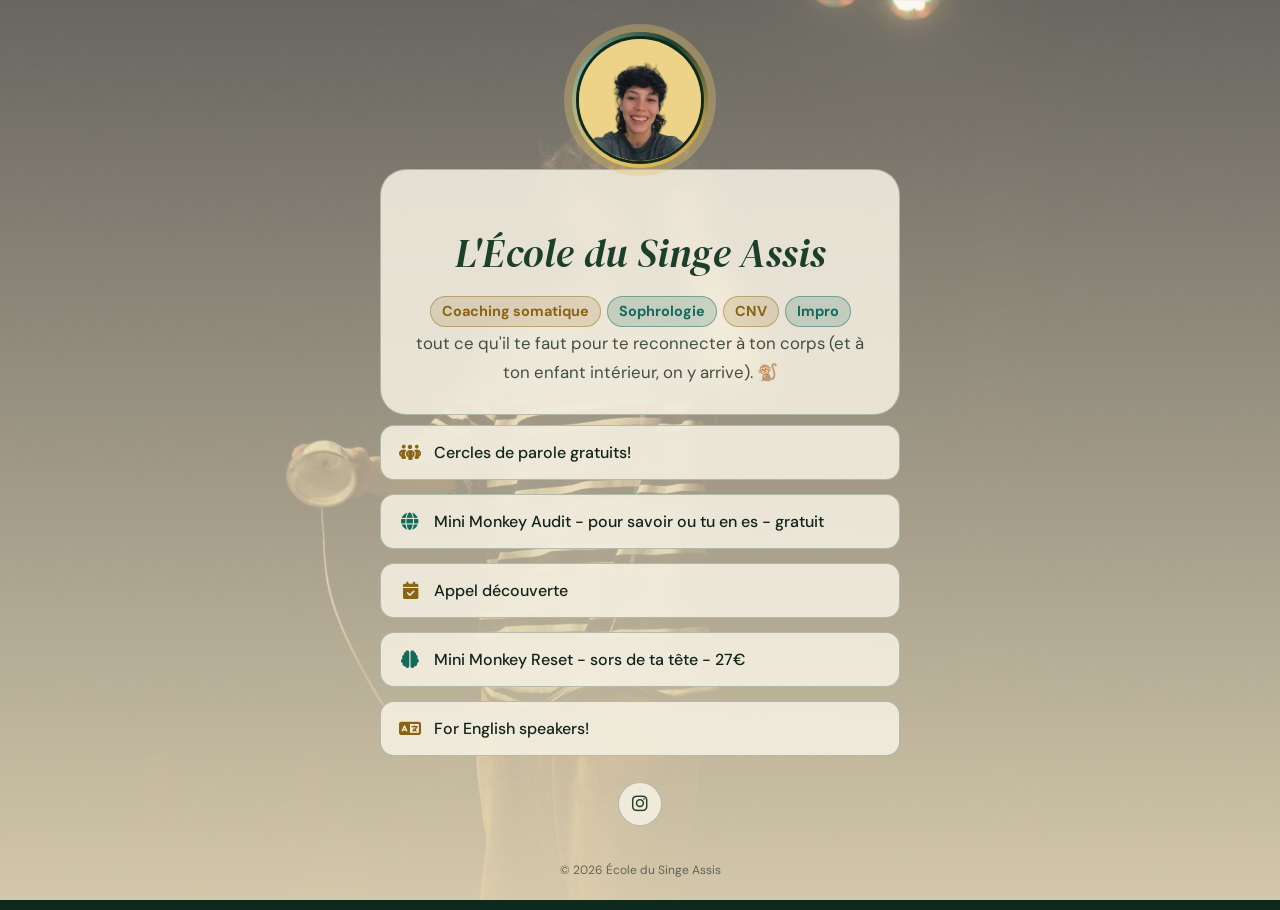
==== index.html @ 7cbfe8d0 "[Automation] Site update No.61" ====
<!DOCTYPE html>
<html lang="fr">
<head>
  <meta charset="UTF-8" />
  <meta name="viewport" content="width=device-width, initial-scale=1.0" />
  <title>École du Singe Assis</title>

  <meta charset="UTF-8">
  <meta name="last-modified" content="2026-10-10T04:06:07+0000">
  <meta name="theme-color" media="(prefers-color-scheme: light)" content="#f5f1e6">
  <meta name="theme-color" media="(prefers-color-scheme: dark)" content="#14301f">
  <meta name="apple-mobile-web-app-capable" content="yes">
  <meta name="apple-mobile-web-app-status-bar-style" content="black-translucent">
  <meta
    name="viewport"
    content="width=device-width, user-scalable=no initial-scale=1, shrink-to-fit=no, viewport-fit=cover"
  >

  <meta property="og:title" content="École du Singe Assis" />
  <meta name="author" content="L'École du Singe Assis" />
  <meta property="og:locale" content="en_US" />
  <meta name="description" content="Coaching somatique Sophrologie CNV Impro  tout ce qu'il te faut pour te reconnecter à ton corps (et à ton enfant intérieur, on y arrive). 🐒" />
  <meta property="og:description" content="Coaching somatique Sophrologie CNV Impro  tout ce qu'il te faut pour te reconnecter à ton corps (et à ton enfant intérieur, on y arrive). 🐒" />
  <meta property="og:site_name" content="École du Singe Assis" />
  <meta property="og:image" content="./images/avatar.png" />
  <meta property="og:type" content="article" />
  <meta name="twitter:card" content="summary_large_image" />
  <meta property="twitter:image" content="./images/avatar.png" />
  <meta property="twitter:title" content="École du Singe Assis" />

  <link rel="apple-touch-icon" sizes="180x180" href="./images/favicons/apple-touch-icon.png">
  <link rel="icon" type="image/png" sizes="32x32" href="./images/favicons/favicon-32x32.png">
  <link rel="icon" type="image/png" sizes="16x16" href="./images/favicons/favicon-16x16.png">
  <link rel="manifest" href="./images/favicons/site.webmanifest">
  <link rel="shortcut icon" href="./images/favicons/favicon.ico">
  <meta name="apple-mobile-web-app-title" content="École du Singe Assis">
  <meta name="application-name" content="École du Singe Assis">
  <meta name="msapplication-TileColor" content="#14301f">
  <meta name="msapplication-config" content="./images/favicons/browserconfig.xml">
  <meta name="theme-color" content="#14301f">

  <link rel="preconnect" href="https://fonts.googleapis.com">
  <link rel="preconnect" href="https://fonts.gstatic.com" crossorigin>
  <link href="https://fonts.googleapis.com/css2?family=DM+Serif+Display:ital@0;1&family=DM+Sans:ital,opsz,wght@0,9..40,400;0,9..40,500;0,9..40,700;1,9..40,400&display=swap" rel="stylesheet">
  <link rel="stylesheet" href="https://cdnjs.cloudflare.com/ajax/libs/font-awesome/6.5.2/css/all.min.css" crossorigin="anonymous" referrerpolicy="no-referrer">

  <link rel="stylesheet" href="./styles.css?v=2026-10-10T04:06:07+0000" />
  
</head>
<body>
  
  <div class="stage-backdrop" aria-hidden="true"></div>
  <div class="container">
    <div class="profile">
      <div class="profile-pic-wrap">
        <img src="./images/avatar.png" alt="Profile Picture" class="profile-pic" />
      </div>
      <div class="profile-card">
        <h1 class="name">L'École du Singe Assis</h1>
        <p class="description"><span class="pill pill-gold">Coaching somatique</span> <span class="pill pill-sage">Sophrologie</span> <span class="pill pill-gold">CNV</span> <span class="pill pill-sage">Impro</span> <br> tout ce qu'il te faut pour te reconnecter à ton corps (et à ton enfant intérieur, on y arrive). 🐒</p>
      </div>
    </div>

    <div class="links" aria-label="Primary links">
      
        
        <a href="https://www.skool.com/ecole-du-singe-assis-7222/about" target="_blank" class="link-button" alt="École du Singe Assis Skool community" title="Cercles de parole gratuits!">
          
          <i class="fa-solid fa-people-group"></i> <span class="link-text">Cercles de parole gratuits!</span>
        </a>
      
        
        <a href="https://go.sittingmonkeyschool.com/minimonkey_audit" target="_blank" class="link-button" alt="Mini Monkey Audit gratuit" title="Mini Monkey Audit - pour savoir ou tu en es - gratuit">
          
          <i class="fa-solid fa-globe"></i> <span class="link-text">Mini Monkey Audit - pour savoir ou tu en es - gratuit</span>
        </a>
      
        
        <a href="https://calendly.com/solalphan/30min" target="_blank" class="link-button" alt="Réserver une Session Clarté" title="Appel découverte">
          
          <i class="fa-solid fa-calendar-check"></i> <span class="link-text">Appel découverte</span>
        </a>
      
        
        <a href="https://go.sittingmonkeyschool.com/mini_monkey_reset" target="_blank" class="link-button" alt="Mini Monkey Reset" title="Mini Monkey Reset - sors de ta tête - 27€">
          
          <i class="fa-solid fa-brain"></i> <span class="link-text">Mini Monkey Reset - sors de ta tête - 27€</span>
        </a>
      
        
        <a href="https://www.sittingmonkeyschool.com" target="_blank" class="link-button" alt="English version of the Sitting Monkey School site" title="For English speakers!">
          
          <i class="fa-solid fa-language"></i> <span class="link-text">For English speakers!</span>
        </a>
      
    </div>

    <div class="button-container">
      <div class="button-group">
        
          
          <a href="https://instagram.com/sittingmonkeyschool" title="Instagram" target="_blank" class="icon-button" alt="École du Singe Assis's Instagram">
            <i class="fa-brands fa-instagram"></i>
          </a>
        
      </div>
    </div>

    <footer class="footer">
      
      <div class="copyright">© 2026 École du Singe Assis
</div>
    </footer>
  </div>
  
  <script src="./scripts.js?v=2026-10-10T04:06:07+0000"></script>
  
</body>
</html>
---- styles.css ----
/* =============================================================================
   sitting-monkey — École du Singe Assis
   A dark stage photo (spotlighted performer, clown nose, wired mic) sits full
   bleed behind the page; a forest-green scrim keeps the card stack legible.
   Palette: forest green (primary), sage teal (secondary/border), warm gold
   (accent). Type: DM Serif Display (name) + DM Sans (everything else).

   This theme is DARK-FIRST by identity — the background photo is dark, so
   :root defaults below are the dark palette (mirrors themes/terminal-retro).
   The light variant translates the same photo under a warmer parchment
   scrim rather than inverting the whole design.
   ============================================================================= */

:root {
  --forest-deep: #0f2a1c;
  --forest: #1c3f2b;
  --sage: #7fa896;
  --sage-soft: #b9d0c4;
  --gold: #c9a24a;
  --gold-bright: #e6c368;
  --cream: #f6f1e4;
  --ink: #12241a;
  /* A punchier, more saturated teal for accents (link icons, tagline
     pills) — --sage-soft is too pale next to cream on dark cards and
     reads as "another off-white" instead of teal. */
  --teal-bright: #45c2ac;
  --teal-deep: #146b5c;

  --bg-solid: var(--forest-deep);
  --scrim-top: rgba(9, 20, 14, 0.28);
  --scrim-bottom: rgba(8, 17, 12, 0.88);

  --text-primary: var(--cream);
  --text-secondary: rgba(246, 241, 228, 0.82);
  --text-muted: rgba(246, 241, 228, 0.62);

  --card-bg: rgba(17, 41, 28, 0.72);
  --card-bg-hover: rgba(23, 53, 36, 0.82);
  --card-border: rgba(127, 168, 150, 0.35);
  --card-border-hover: var(--gold);
  /* Dims whatever patch of the photo lands behind a link/icon card before
     the translucent tint is applied — the fixed backdrop can land on a
     lighter part of the photo (e.g. the corduroy pants) depending on page
     height, and without this the card reads gray instead of forest. */
  --card-blur: blur(10px) brightness(0.55);

  --name-color: var(--gold-bright);
  --icon-color: var(--cream);
  --icon-hover: var(--gold-bright);
  --focus-ring: var(--gold-bright);
  --avatar-ring: var(--gold);
  --avatar-glow: rgba(230, 195, 104, 0.35);
  --badge-bg: var(--gold);
  --badge-fg: var(--forest-deep);

  /* Three accent voices pulled from the same three brand hues, used to add
     rhythm across the page (tagline pills, link icons) instead of leaning
     on gold for every accent. Each has its own light-mode translation
     below so contrast holds on both surfaces. */
  --accent-gold: var(--gold-bright);
  --accent-sage: var(--teal-bright);
  --accent-neutral: var(--cream);

  --language-switcher-bg: rgba(17, 41, 28, 0.9);
  --language-switcher-fg: var(--cream);
  --language-switcher-border: var(--card-border);
  --language-switcher-hover: rgba(23, 53, 36, 0.9);
  --language-switcher-active-bg: var(--gold);
  --language-switcher-active-fg: var(--forest-deep);
  --language-switcher-focus: var(--gold-bright);
  --language-switcher-shadow: 0 5px 18px rgb(0 0 0 / 32%);
}

/* Light variant — same photo, warmer parchment scrim, forest-ink text on
   cream cards instead of cream text on forest cards. Translation, not
   inversion: the stage photo stays exactly the same. */
@media (prefers-color-scheme: light) {
  :root:not(.scheme-dark) {
    --scrim-top: rgba(246, 241, 228, 0.42);
    --scrim-bottom: rgba(228, 216, 184, 0.92);

    --text-primary: var(--ink);
    --text-secondary: rgba(18, 36, 26, 0.78);
    --text-muted: rgba(18, 36, 26, 0.6);

    --card-bg: rgba(246, 241, 228, 0.86);
    --card-bg-hover: rgba(250, 246, 236, 0.94);
    --card-border: rgba(28, 63, 43, 0.28);
    --card-border-hover: var(--forest);
    --card-blur: blur(10px);

    --name-color: var(--forest);
    --icon-color: var(--forest);
    --icon-hover: #96721f;
    --focus-ring: var(--forest);
    --badge-bg: var(--forest);
    --badge-fg: var(--cream);

    --accent-gold: #8a6415;
    --accent-sage: var(--teal-deep);
    --accent-neutral: var(--forest);

    --language-switcher-bg: rgba(246, 241, 228, 0.92);
    --language-switcher-fg: var(--ink);
    --language-switcher-hover: rgba(255, 255, 255, 0.95);
    --language-switcher-active-bg: var(--forest);
    --language-switcher-active-fg: var(--cream);
    --language-switcher-focus: var(--forest);
  }
}
:root.scheme-light {
  --scrim-top: rgba(246, 241, 228, 0.42);
  --scrim-bottom: rgba(228, 216, 184, 0.92);
  --text-primary: var(--ink);
  --text-secondary: rgba(18, 36, 26, 0.78);
  --text-muted: rgba(18, 36, 26, 0.6);
  --card-bg: rgba(246, 241, 228, 0.86);
  --card-bg-hover: rgba(250, 246, 236, 0.94);
  --card-border: rgba(28, 63, 43, 0.28);
  --card-border-hover: var(--forest);
  --card-blur: blur(10px);
  --name-color: var(--forest);
  --icon-color: var(--forest);
  --icon-hover: #96721f;
  --focus-ring: var(--forest);
  --badge-bg: var(--forest);
  --badge-fg: var(--cream);
  --accent-gold: #8a6415;
  --accent-sage: var(--teal-deep);
  --accent-neutral: var(--forest);
  --language-switcher-bg: rgba(246, 241, 228, 0.92);
  --language-switcher-fg: var(--ink);
  --language-switcher-hover: rgba(255, 255, 255, 0.95);
  --language-switcher-active-bg: var(--forest);
  --language-switcher-active-fg: var(--cream);
  --language-switcher-focus: var(--forest);
}
/* Forced "dark" beats system preference — same values as :root defaults,
   spelled out explicitly per the linkyee dark-mode convention. */
:root.scheme-dark {
  --scrim-top: rgba(9, 20, 14, 0.28);
  --scrim-bottom: rgba(8, 17, 12, 0.88);
  --text-primary: var(--cream);
  --text-secondary: rgba(246, 241, 228, 0.82);
  --text-muted: rgba(246, 241, 228, 0.62);
  --card-bg: rgba(17, 41, 28, 0.72);
  --card-bg-hover: rgba(23, 53, 36, 0.82);
  --card-border: rgba(127, 168, 150, 0.35);
  --card-border-hover: var(--gold);
  --card-blur: blur(10px) brightness(0.55);
  --name-color: var(--gold-bright);
  --icon-color: var(--cream);
  --icon-hover: var(--gold-bright);
  --focus-ring: var(--gold-bright);
  --badge-bg: var(--gold);
  --badge-fg: var(--forest-deep);
  --accent-gold: var(--gold-bright);
  --accent-sage: var(--teal-bright);
  --accent-neutral: var(--cream);
}

* {
  margin: 0;
  padding: 0;
  box-sizing: border-box;
}

html {
  -webkit-text-size-adjust: 100%;
}

body {
  font-family: 'DM Sans', 'Arial', sans-serif;
  background-color: var(--bg-solid);
  color: var(--text-primary);
  min-height: 100vh;
  min-height: 100dvh;
  cursor: default;
  text-align: center;
  padding: max(32px, env(safe-area-inset-top)) 20px max(32px, env(safe-area-inset-bottom));
  display: flex;
  align-items: center;
  justify-content: center;
  position: relative;
  overflow-x: hidden;
}

/* Full-bleed stage photo + scrim, sitting behind everything. A fixed div
   (rather than a body background) avoids the iOS Safari `background-
   attachment: fixed` jank while still covering the full viewport. */
.stage-backdrop {
  position: fixed;
  inset: 0;
  z-index: -1;
  background-image: linear-gradient(180deg, var(--scrim-top) 0%, var(--scrim-bottom) 100%),
    url('./images/background-monkey.jpeg');
  background-size: cover;
  background-position: center 20%;
  background-repeat: no-repeat;
}

a {
  color: inherit;
  text-decoration: none;
  transition: color 0.3s, background-color 0.3s, border-color 0.3s, transform 0.2s;
}

.container {
  width: 100%;
  max-width: 480px;
  position: relative;
  z-index: 1;
}

.profile {
  margin-bottom: 8px;
  position: relative;
}

/* Avatar sits above everything, half-overlapping the profile card below
   it — the ring is a conic gradient through all three brand hues rather
   than a flat gold border, so the very first thing you see already reads
   as "more than one color". */
.profile-pic-wrap {
  position: relative;
  z-index: 2;
  display: inline-flex;
  padding: 4px;
  margin-bottom: -44px;
  border-radius: 50%;
  background: conic-gradient(from 210deg, var(--gold-bright), var(--sage), var(--forest), var(--gold), var(--gold-bright));
  box-shadow: 0 0 0 8px var(--avatar-glow);
}

.profile-pic {
  width: clamp(84px, 22vw, 128px);
  height: clamp(84px, 22vw, 128px);
  max-width: 100%;
  border-radius: 50%;
  object-fit: cover;
  border: 3px solid var(--bg-solid);
  display: block;
}

/* Dedicated readable surface behind the name + tagline — the photo
   underneath has a lot of local contrast (stripes, a bright hand) right
   where this text sits, so it needs its own backdrop rather than relying
   on the page-wide scrim alone. */
.profile-card {
  position: relative;
  z-index: 1;
  background: var(--card-bg);
  border: 1px solid var(--card-border);
  border-radius: 26px;
  padding: 56px 22px 28px;
  backdrop-filter: blur(14px);
  -webkit-backdrop-filter: blur(14px);
}

.name {
  font-family: 'DM Serif Display', Georgia, serif;
  font-style: italic;
  font-size: clamp(1.7rem, 6vw, 2.5rem);
  font-weight: 400;
  color: var(--name-color);
  margin: 0 0 14px;
  letter-spacing: 0.01em;
}

.description {
  font-family: 'DM Sans', sans-serif;
  font-size: clamp(0.95rem, 3vw, 1.05rem);
  margin: 0 auto;
  line-height: 1.7;
  color: var(--text-secondary);
  max-width: 42ch;
  text-wrap: pretty;
}

/* Tagline pillars ("Coaching somatique", "Sophrologie", "CNV", "Impro")
   as small colored chips instead of flat text — cycles through the three
   brand hues so the palette reads as a set, not just "gold + green". */
.pill {
  display: inline-block;
  font-weight: 700;
  font-size: 0.86em;
  padding: 3px 11px;
  border-radius: 999px;
  line-height: 1.6;
  margin: 2px 1px;
}
.pill-gold {
  color: var(--accent-gold);
  background: color-mix(in srgb, var(--accent-gold) 16%, transparent);
  border: 1px solid color-mix(in srgb, var(--accent-gold) 42%, transparent);
}
.pill-sage {
  color: var(--accent-sage);
  background: color-mix(in srgb, var(--accent-sage) 18%, transparent);
  border: 1px solid color-mix(in srgb, var(--accent-sage) 45%, transparent);
}
.pill-cream {
  color: var(--accent-neutral);
  background: color-mix(in srgb, var(--accent-neutral) 14%, transparent);
  border: 1px solid color-mix(in srgb, var(--accent-neutral) 38%, transparent);
}

.links {
  display: flex;
  flex-direction: column;
  gap: 14px;
  margin-top: 10px;
}

.link-button {
  display: inline-flex;
  align-items: center;
  gap: 12px;
  background-color: var(--card-bg);
  border: 1px solid var(--card-border);
  color: var(--text-primary);
  padding: 16px 18px;
  min-height: 44px;
  border-radius: 14px;
  font-size: 1rem;
  font-weight: 500;
  backdrop-filter: var(--card-blur);
  -webkit-backdrop-filter: var(--card-blur);
}

.link-button i {
  color: var(--accent-gold);
  font-size: 1.1rem;
  flex: 0 0 auto;
  width: 1.3em;
  text-align: center;
}

/* Strict gold/teal alternation instead of every link icon being the
   same gold — small touch, but it's the difference between "one accent
   color" and "a palette". */
.link-button:nth-of-type(even) i { color: var(--accent-sage); }

.link-button:hover {
  background-color: var(--card-bg-hover);
  border-color: var(--card-border-hover);
  transform: translateY(-2px);
}

.link-button:focus-visible {
  outline: 2px solid var(--focus-ring);
  outline-offset: 3px;
}

.link-text {
  text-align: left;
  overflow-wrap: anywhere;
}

.footer {
  margin-top: 36px;
  font-size: 13px;
  color: var(--text-muted);
}

.button-container {
  display: flex;
  align-items: center;
  justify-content: center;
}

.button-group {
  display: flex;
  gap: 10px;
  margin-top: 26px;
  flex-wrap: wrap;
  justify-content: center;
}

.icon-button {
  border: 1px solid var(--card-border);
  width: 44px;
  height: 44px;
  display: flex;
  align-items: center;
  justify-content: center;
  cursor: pointer;
  background: var(--card-bg);
  color: var(--icon-color);
  border-radius: 50%;
  backdrop-filter: var(--card-blur);
  -webkit-backdrop-filter: var(--card-blur);
}

.icon-button i {
  font-size: 18px;
}

.icon-button:hover {
  transform: scale(1.08);
  color: var(--icon-hover);
  border-color: var(--card-border-hover);
}

.icon-button:active {
  transform: scale(0.96);
}

.icon-button:focus-visible {
  outline: 2px solid var(--focus-ring);
  outline-offset: 3px;
}

.link-button-text {
  font-size: 13px;
  color: var(--text-muted);
}

.copyright {
  margin-top: 14px;
  font-size: 12px;
  color: var(--text-muted);
}

/* "Latest" link variant — pinned highlight + truncated long titles */
.link-button.link-latest {
  position: relative;
  align-items: flex-start;
}
.link-latest-badge {
  position: absolute;
  top: -9px;
  left: 16px;
  font-size: 10px;
  font-weight: 700;
  letter-spacing: 0.08em;
  padding: 2px 8px;
  border-radius: 4px;
  background: var(--badge-bg);
  color: var(--badge-fg);
  line-height: 1.4;
}
.link-latest .link-text {
  flex: 1 1 auto;
  min-width: 0;
  display: -webkit-box;
  -webkit-box-orient: vertical;
  -webkit-line-clamp: 2;
          line-clamp: 2;
  overflow: hidden;
  overflow-wrap: anywhere;
  text-align: left;
  line-height: 1.35;
}

.language-switcher {
  position: relative;
  z-index: 2;
  display: flex;
  gap: 6px;
  justify-content: center;
  flex-wrap: wrap;
  padding: 12px;
  background: var(--language-switcher-bg);
  border-bottom: 1px solid var(--language-switcher-border);
}
.language-switcher a {
  padding: 6px 12px;
  border-radius: 999px;
  border: 1px solid var(--language-switcher-border);
  color: var(--language-switcher-fg);
  font-size: 13px;
}
.language-switcher a:hover {
  background: var(--language-switcher-hover);
}
.language-switcher a[aria-current="page"] {
  background: var(--language-switcher-active-bg);
  color: var(--language-switcher-active-fg);
  border-color: transparent;
}
.language-switcher a:focus-visible {
  outline: 2px solid var(--language-switcher-focus);
  outline-offset: 2px;
}

@media (prefers-reduced-motion: reduce) {
  * {
    transition: none !important;
    animation: none !important;
  }
}

/* Small phones (iPhone SE and similar) — tighten vertical rhythm */
@media (max-width: 380px) {
  body { padding-top: 24px; padding-bottom: 24px; }
  .profile-pic-wrap { margin-bottom: -38px; }
  .profile-card { padding: 50px 16px 22px; }
  .link-button { padding: 14px 16px; }
}

@media (min-width: 768px) {
  .container { max-width: 520px; }
}
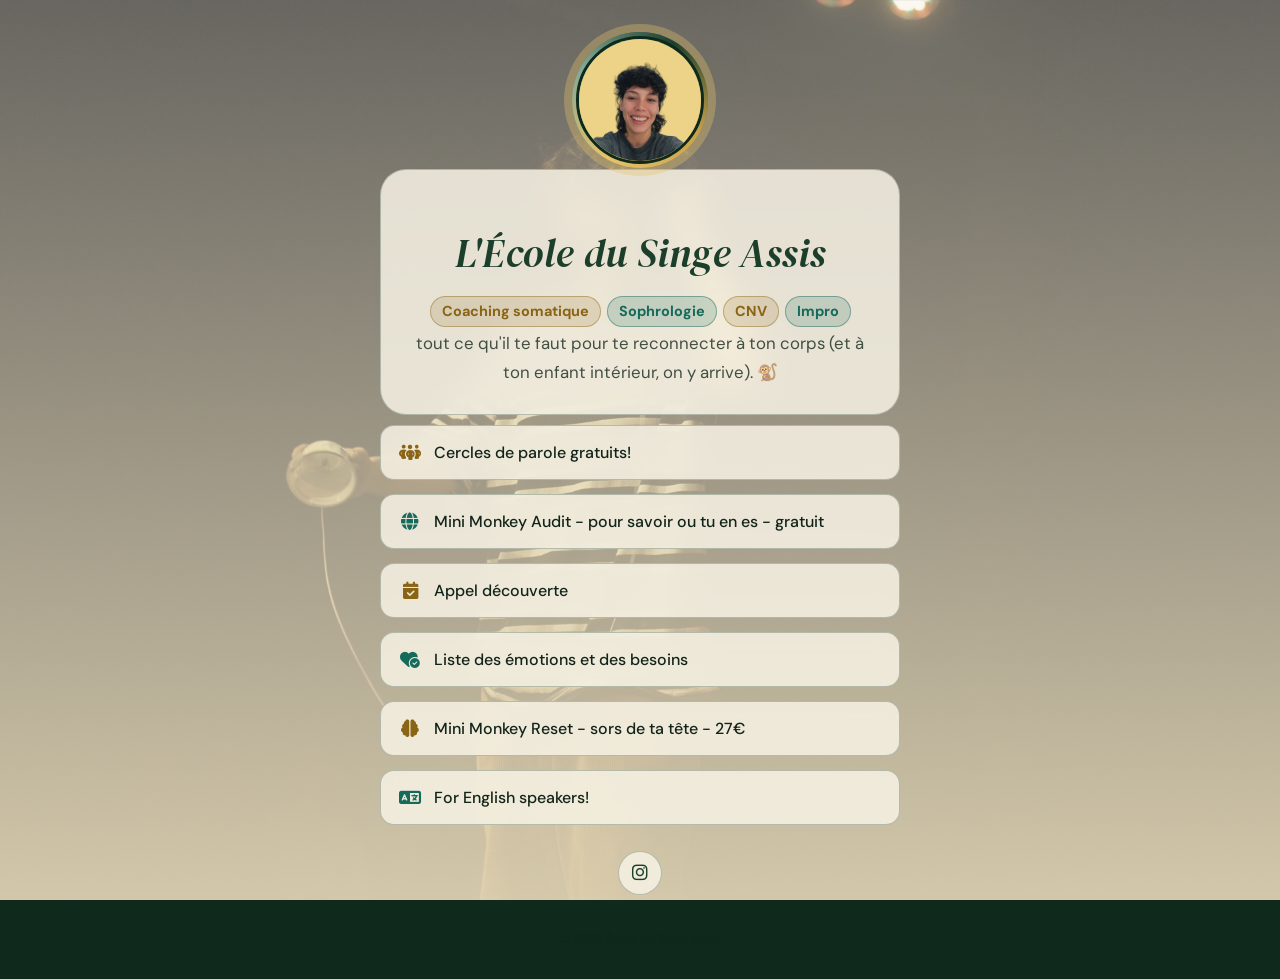
==== commit 57895658: "[Automation] Site update No.76" ====
--- a/index.html
+++ b/index.html
@@ -6,7 +6,7 @@
   <title>École du Singe Assis</title>
 
   <meta charset="UTF-8">
-  <meta name="last-modified" content="2026-10-10T04:06:07+0000">
+  <meta name="last-modified" content="2026-10-24T03:04:41+0000">
   <meta name="theme-color" media="(prefers-color-scheme: light)" content="#f5f1e6">
   <meta name="theme-color" media="(prefers-color-scheme: dark)" content="#14301f">
   <meta name="apple-mobile-web-app-capable" content="yes">
@@ -44,7 +44,7 @@
   <link href="https://fonts.googleapis.com/css2?family=DM+Serif+Display:ital@0;1&family=DM+Sans:ital,opsz,wght@0,9..40,400;0,9..40,500;0,9..40,700;1,9..40,400&display=swap" rel="stylesheet">
   <link rel="stylesheet" href="https://cdnjs.cloudflare.com/ajax/libs/font-awesome/6.5.2/css/all.min.css" crossorigin="anonymous" referrerpolicy="no-referrer">
 
-  <link rel="stylesheet" href="./styles.css?v=2026-10-10T04:06:07+0000" />
+  <link rel="stylesheet" href="./styles.css?v=2026-10-24T03:04:41+0000" />
   
 </head>
 <body>
@@ -82,6 +82,12 @@
         </a>
       
         
+        <a href="https://drive.proton.me/urls/1B1MA2Q76M#BZnuH631X5VD" target="_blank" class="link-button" alt="Liste des émotions et des besoins" title="Liste des émotions et des besoins">
+          
+          <i class="fa-solid fa-heart-circle-check"></i> <span class="link-text">Liste des émotions et des besoins</span>
+        </a>
+      
+        
         <a href="https://go.sittingmonkeyschool.com/mini_monkey_reset" target="_blank" class="link-button" alt="Mini Monkey Reset" title="Mini Monkey Reset - sors de ta tête - 27€">
           
           <i class="fa-solid fa-brain"></i> <span class="link-text">Mini Monkey Reset - sors de ta tête - 27€</span>
@@ -113,7 +119,7 @@
     </footer>
   </div>
   
-  <script src="./scripts.js?v=2026-10-10T04:06:07+0000"></script>
+  <script src="./scripts.js?v=2026-10-24T03:04:41+0000"></script>
   
 </body>
 </html>
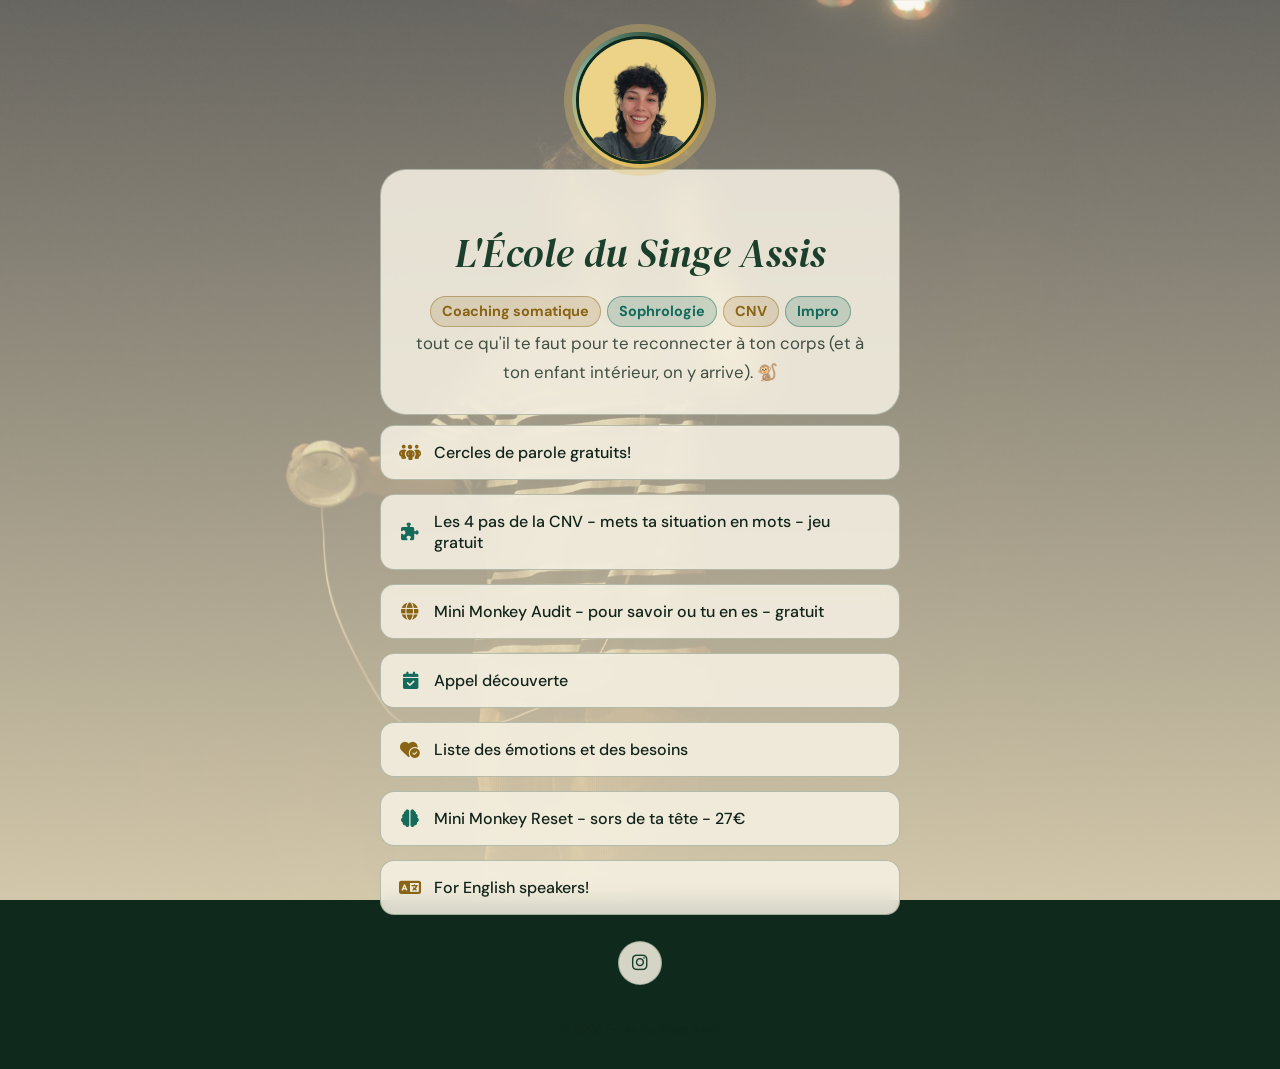
==== commit 399847d6: "[Automation] Site update No.98" ====
--- a/index.html
+++ b/index.html
@@ -6,7 +6,7 @@
   <title>École du Singe Assis</title>
 
   <meta charset="UTF-8">
-  <meta name="last-modified" content="2026-10-24T03:04:41+0000">
+  <meta name="last-modified" content="2026-11-13T08:48:17+0000">
   <meta name="theme-color" media="(prefers-color-scheme: light)" content="#f5f1e6">
   <meta name="theme-color" media="(prefers-color-scheme: dark)" content="#14301f">
   <meta name="apple-mobile-web-app-capable" content="yes">
@@ -44,7 +44,7 @@
   <link href="https://fonts.googleapis.com/css2?family=DM+Serif+Display:ital@0;1&family=DM+Sans:ital,opsz,wght@0,9..40,400;0,9..40,500;0,9..40,700;1,9..40,400&display=swap" rel="stylesheet">
   <link rel="stylesheet" href="https://cdnjs.cloudflare.com/ajax/libs/font-awesome/6.5.2/css/all.min.css" crossorigin="anonymous" referrerpolicy="no-referrer">
 
-  <link rel="stylesheet" href="./styles.css?v=2026-10-24T03:04:41+0000" />
+  <link rel="stylesheet" href="./styles.css?v=2026-11-13T08:48:17+0000" />
   
 </head>
 <body>
@@ -70,13 +70,19 @@
         </a>
       
         
+        <a href="https://go.sittingmonkeyschool.com/4-pas" target="_blank" class="link-button" alt="Jeu gratuit Les 4 pas de la CNV" title="Les 4 pas de la CNV - jeu gratuit">
+          
+          <i class="fa-solid fa-puzzle-piece"></i> <span class="link-text">Les 4 pas de la CNV - mets ta situation en mots - jeu gratuit</span>
+        </a>
+      
+        
         <a href="https://go.sittingmonkeyschool.com/minimonkey_audit" target="_blank" class="link-button" alt="Mini Monkey Audit gratuit" title="Mini Monkey Audit - pour savoir ou tu en es - gratuit">
           
           <i class="fa-solid fa-globe"></i> <span class="link-text">Mini Monkey Audit - pour savoir ou tu en es - gratuit</span>
         </a>
       
         
-        <a href="https://calendly.com/solalphan/30min" target="_blank" class="link-button" alt="Réserver une Session Clarté" title="Appel découverte">
+        <a href="https://cal.com/sittingmonkeyscheduling/decouverte" target="_blank" class="link-button" alt="Réserver un appel découverte" title="Appel découverte">
           
           <i class="fa-solid fa-calendar-check"></i> <span class="link-text">Appel découverte</span>
         </a>
@@ -119,7 +125,7 @@
     </footer>
   </div>
   
-  <script src="./scripts.js?v=2026-10-24T03:04:41+0000"></script>
+  <script src="./scripts.js?v=2026-11-13T08:48:17+0000"></script>
   
 </body>
 </html>
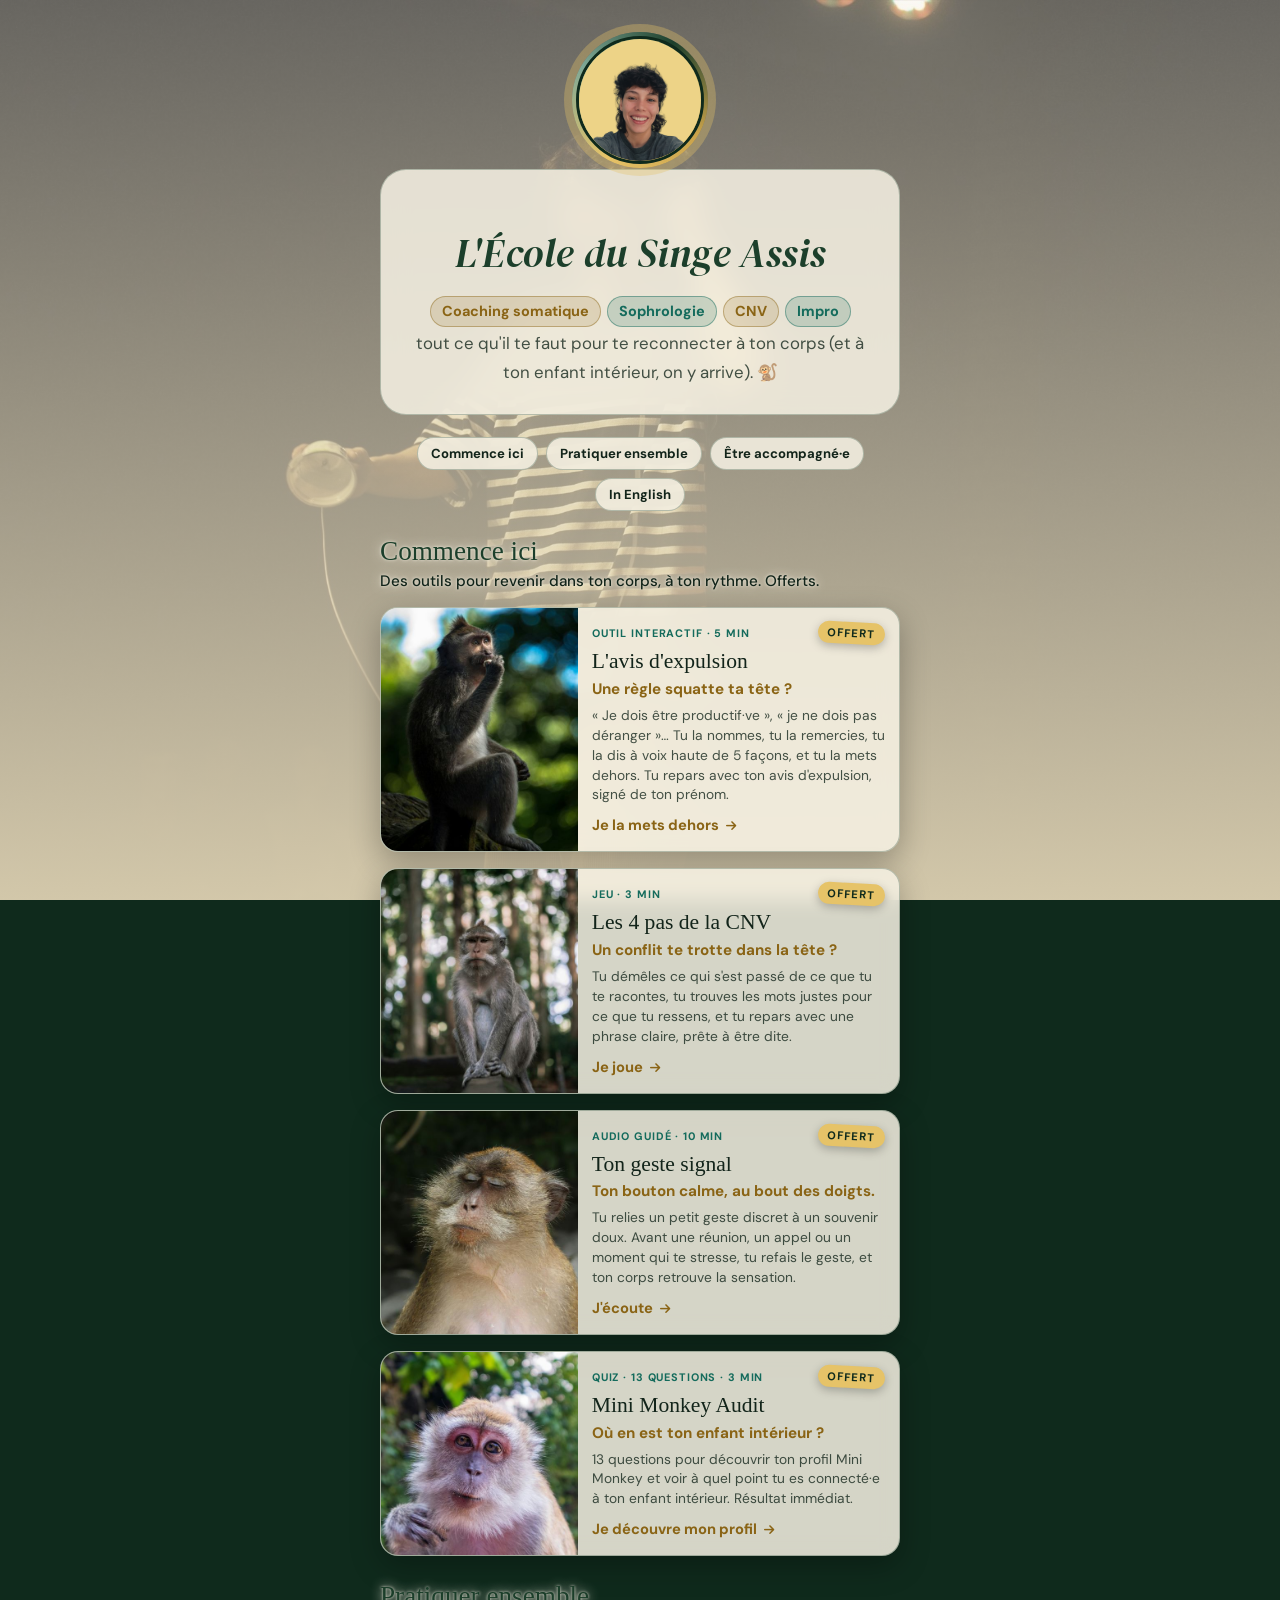
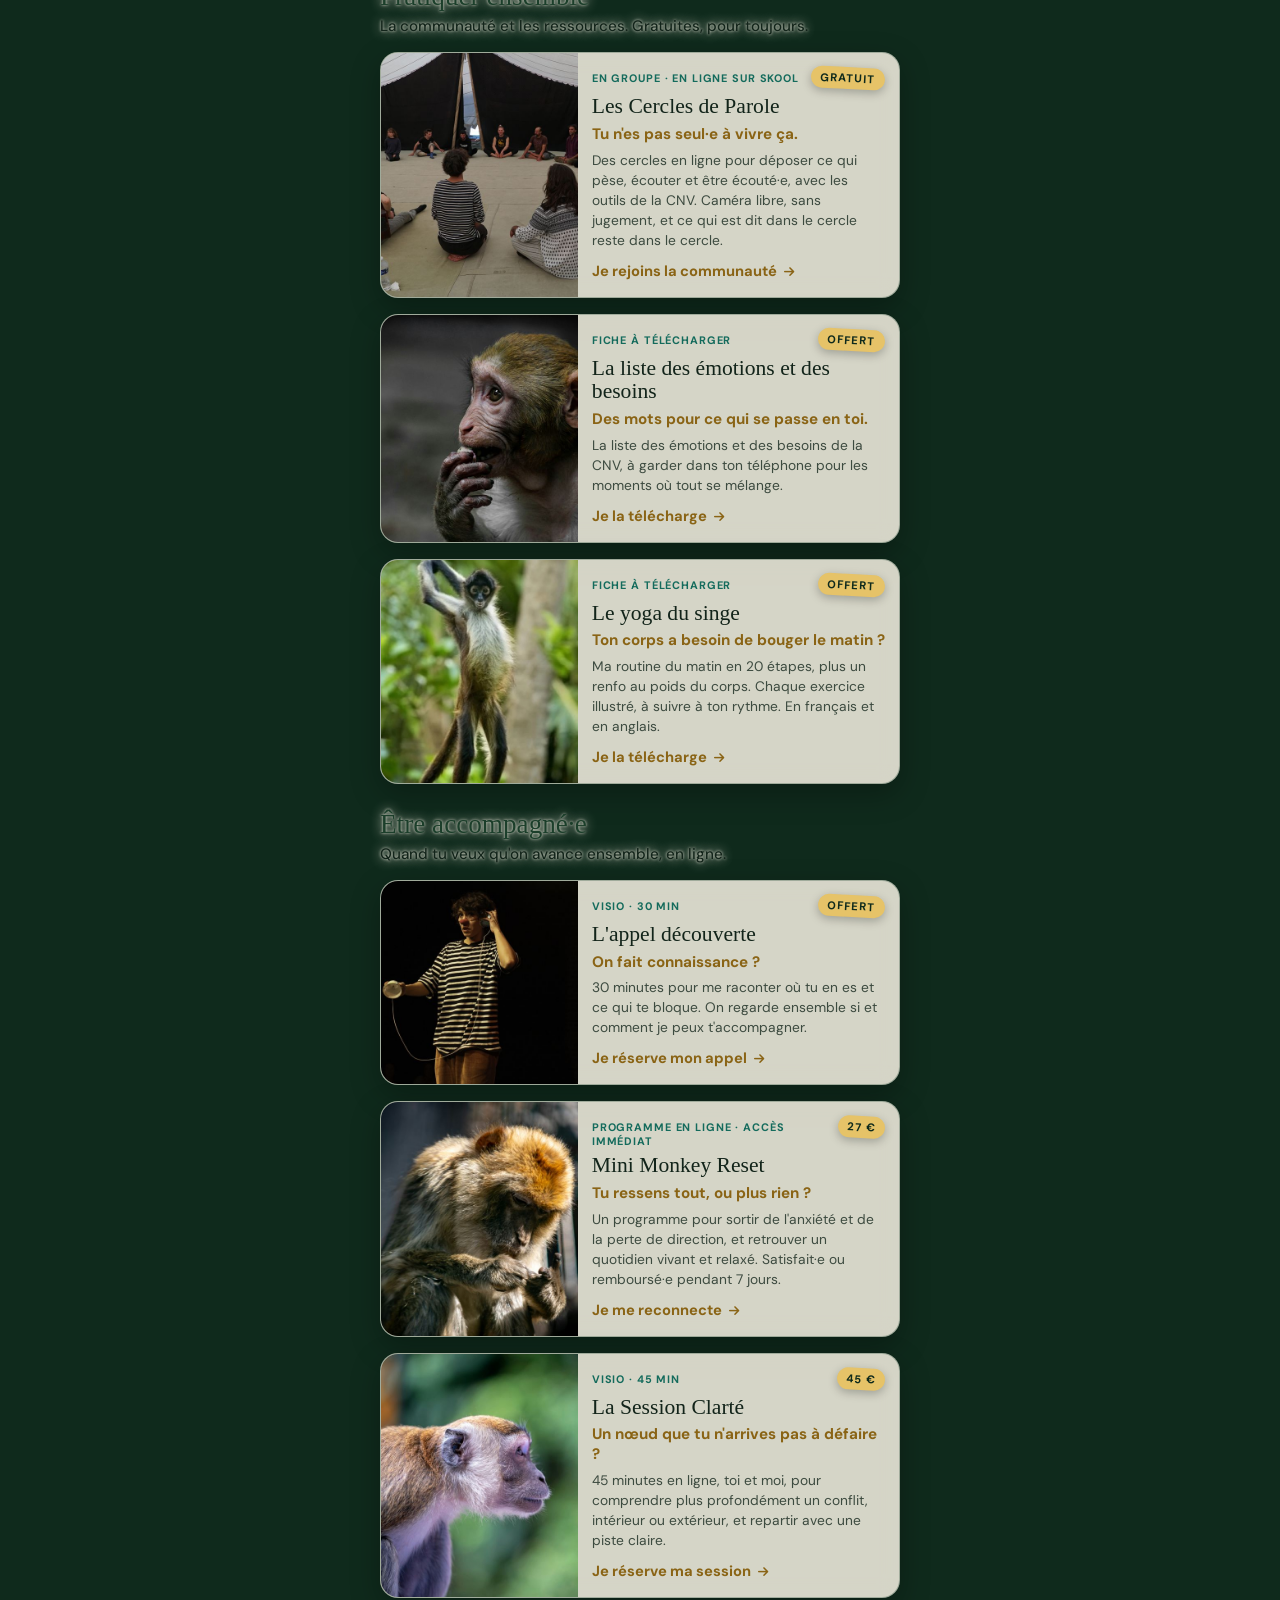
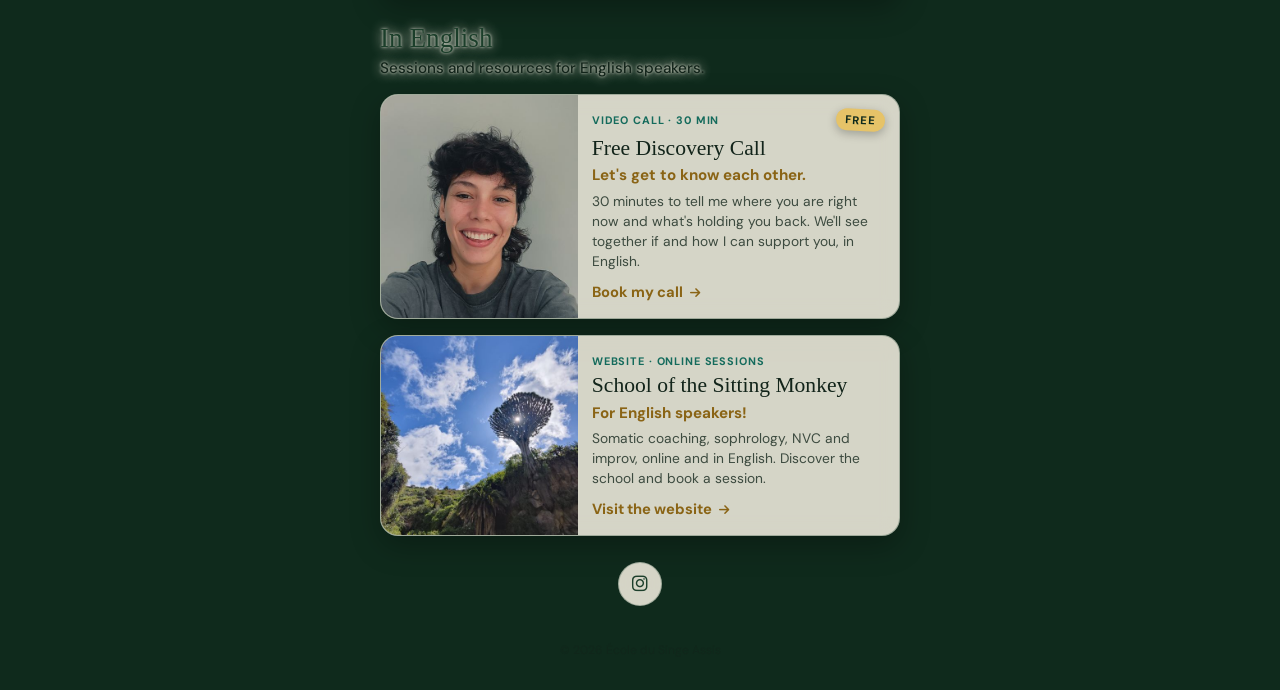
==== commit caa8cab8: "[Automation] Site update No.113" ====
--- a/index.html
+++ b/index.html
@@ -6,7 +6,7 @@
   <title>École du Singe Assis</title>
 
   <meta charset="UTF-8">
-  <meta name="last-modified" content="2026-11-13T08:48:17+0000">
+  <meta name="last-modified" content="2026-11-21T05:25:40+0000">
   <meta name="theme-color" media="(prefers-color-scheme: light)" content="#f5f1e6">
   <meta name="theme-color" media="(prefers-color-scheme: dark)" content="#14301f">
   <meta name="apple-mobile-web-app-capable" content="yes">
@@ -44,7 +44,7 @@
   <link href="https://fonts.googleapis.com/css2?family=DM+Serif+Display:ital@0;1&family=DM+Sans:ital,opsz,wght@0,9..40,400;0,9..40,500;0,9..40,700;1,9..40,400&display=swap" rel="stylesheet">
   <link rel="stylesheet" href="https://cdnjs.cloudflare.com/ajax/libs/font-awesome/6.5.2/css/all.min.css" crossorigin="anonymous" referrerpolicy="no-referrer">
 
-  <link rel="stylesheet" href="./styles.css?v=2026-11-13T08:48:17+0000" />
+  <link rel="stylesheet" href="./styles.css?v=2026-11-21T05:25:40+0000" />
   
 </head>
 <body>
@@ -61,51 +61,214 @@
       </div>
     </div>
 
-    <div class="links" aria-label="Primary links">
-      
-        
-        <a href="https://www.skool.com/ecole-du-singe-assis-7222/about" target="_blank" class="link-button" alt="École du Singe Assis Skool community" title="Cercles de parole gratuits!">
-          
-          <i class="fa-solid fa-people-group"></i> <span class="link-text">Cercles de parole gratuits!</span>
-        </a>
-      
-        
-        <a href="https://go.sittingmonkeyschool.com/4-pas" target="_blank" class="link-button" alt="Jeu gratuit Les 4 pas de la CNV" title="Les 4 pas de la CNV - jeu gratuit">
-          
-          <i class="fa-solid fa-puzzle-piece"></i> <span class="link-text">Les 4 pas de la CNV - mets ta situation en mots - jeu gratuit</span>
-        </a>
-      
-        
-        <a href="https://go.sittingmonkeyschool.com/minimonkey_audit" target="_blank" class="link-button" alt="Mini Monkey Audit gratuit" title="Mini Monkey Audit - pour savoir ou tu en es - gratuit">
-          
-          <i class="fa-solid fa-globe"></i> <span class="link-text">Mini Monkey Audit - pour savoir ou tu en es - gratuit</span>
-        </a>
-      
-        
-        <a href="https://cal.com/sittingmonkeyscheduling/decouverte" target="_blank" class="link-button" alt="Réserver un appel découverte" title="Appel découverte">
-          
-          <i class="fa-solid fa-calendar-check"></i> <span class="link-text">Appel découverte</span>
-        </a>
-      
-        
-        <a href="https://drive.proton.me/urls/1B1MA2Q76M#BZnuH631X5VD" target="_blank" class="link-button" alt="Liste des émotions et des besoins" title="Liste des émotions et des besoins">
-          
-          <i class="fa-solid fa-heart-circle-check"></i> <span class="link-text">Liste des émotions et des besoins</span>
-        </a>
-      
-        
-        <a href="https://go.sittingmonkeyschool.com/mini_monkey_reset" target="_blank" class="link-button" alt="Mini Monkey Reset" title="Mini Monkey Reset - sors de ta tête - 27€">
-          
-          <i class="fa-solid fa-brain"></i> <span class="link-text">Mini Monkey Reset - sors de ta tête - 27€</span>
-        </a>
-      
-        
-        <a href="https://www.sittingmonkeyschool.com" target="_blank" class="link-button" alt="English version of the Sitting Monkey School site" title="For English speakers!">
-          
-          <i class="fa-solid fa-language"></i> <span class="link-text">For English speakers!</span>
-        </a>
-      
-    </div>
+    
+    <nav class="section-nav" aria-label="Catégories">
+      <a href="#cat-1">Commence ici</a><a href="#cat-2">Pratiquer ensemble</a><a href="#cat-3">Être accompagné·e</a><a href="#cat-4">In English</a>
+    </nav>
+    
+    <section class="magnets" id="cat-1" aria-labelledby="cat-1-title">
+      <div class="section-head">
+        <h2 class="section-title" id="cat-1-title">Commence ici</h2>
+        <p class="section-sub">Des outils pour revenir dans ton corps, à ton rythme. Offerts.</p>
+      </div>
+      
+        <a href="https://go.sittingmonkeyschool.com/expulsion" target="_blank" rel="noopener" class="magnet">
+          <span class="magnet-img"><img src="./images/magnets/expulsion.jpg" alt="Un singe assis, l'air pensif" loading="lazy" width="480" height="600"></span>
+          <span class="magnet-body">
+            <span class="magnet-top">
+              <span class="magnet-meta">Outil interactif · 5 min</span>
+              <span class="magnet-badge">Offert</span>
+            </span>
+            <span class="magnet-title">L'avis d'expulsion</span>
+            <span class="magnet-hook">Une règle squatte ta tête ?</span>
+            <span class="magnet-text">« Je dois être productif·ve », « je ne dois pas déranger »… Tu la nommes, tu la remercies, tu la dis à voix haute de 5 façons, et tu la mets dehors. Tu repars avec ton avis d'expulsion, signé de ton prénom.</span>
+            <span class="magnet-cta">Je la mets dehors <i class="fa-solid fa-arrow-right" aria-hidden="true"></i></span>
+          </span>
+        </a>
+      
+        <a href="https://go.sittingmonkeyschool.com/4-pas" target="_blank" rel="noopener" class="magnet">
+          <span class="magnet-img"><img src="./images/magnets/4-pas.jpg" alt="Un singe assis, l'air contrarié" loading="lazy" width="480" height="600"></span>
+          <span class="magnet-body">
+            <span class="magnet-top">
+              <span class="magnet-meta">Jeu · 3 min</span>
+              <span class="magnet-badge">Offert</span>
+            </span>
+            <span class="magnet-title">Les 4 pas de la CNV</span>
+            <span class="magnet-hook">Un conflit te trotte dans la tête ?</span>
+            <span class="magnet-text">Tu démêles ce qui s'est passé de ce que tu te racontes, tu trouves les mots justes pour ce que tu ressens, et tu repars avec une phrase claire, prête à être dite.</span>
+            <span class="magnet-cta">Je joue <i class="fa-solid fa-arrow-right" aria-hidden="true"></i></span>
+          </span>
+        </a>
+      
+        <a href="https://go.sittingmonkeyschool.com/gestesignal" target="_blank" rel="noopener" class="magnet">
+          <span class="magnet-img"><img src="./images/magnets/geste-signal.jpg" alt="Un singe, les yeux fermés, apaisé" loading="lazy" width="480" height="600"></span>
+          <span class="magnet-body">
+            <span class="magnet-top">
+              <span class="magnet-meta">Audio guidé · 10 min</span>
+              <span class="magnet-badge">Offert</span>
+            </span>
+            <span class="magnet-title">Ton geste signal</span>
+            <span class="magnet-hook">Ton bouton calme, au bout des doigts.</span>
+            <span class="magnet-text">Tu relies un petit geste discret à un souvenir doux. Avant une réunion, un appel ou un moment qui te stresse, tu refais le geste, et ton corps retrouve la sensation.</span>
+            <span class="magnet-cta">J'écoute <i class="fa-solid fa-arrow-right" aria-hidden="true"></i></span>
+          </span>
+        </a>
+      
+        <a href="https://go.sittingmonkeyschool.com/minimonkey_audit" target="_blank" rel="noopener" class="magnet">
+          <span class="magnet-img"><img src="./images/magnets/audit.jpg" alt="Un jeune singe curieux" loading="lazy" width="480" height="600"></span>
+          <span class="magnet-body">
+            <span class="magnet-top">
+              <span class="magnet-meta">Quiz · 13 questions · 3 min</span>
+              <span class="magnet-badge">Offert</span>
+            </span>
+            <span class="magnet-title">Mini Monkey Audit</span>
+            <span class="magnet-hook">Où en est ton enfant intérieur ?</span>
+            <span class="magnet-text">13 questions pour découvrir ton profil Mini Monkey et voir à quel point tu es connecté·e à ton enfant intérieur. Résultat immédiat.</span>
+            <span class="magnet-cta">Je découvre mon profil <i class="fa-solid fa-arrow-right" aria-hidden="true"></i></span>
+          </span>
+        </a>
+      
+    </section>
+    
+    <section class="magnets" id="cat-2" aria-labelledby="cat-2-title">
+      <div class="section-head">
+        <h2 class="section-title" id="cat-2-title">Pratiquer ensemble</h2>
+        <p class="section-sub">La communauté et les ressources. Gratuites, pour toujours.</p>
+      </div>
+      
+        <a href="https://www.skool.com/ecole-du-singe-assis-7222/about" target="_blank" rel="noopener" class="magnet">
+          <span class="magnet-img"><img src="./images/magnets/cercles.jpg" alt="Des personnes assises en cercle sous une tente" loading="lazy" width="480" height="600"></span>
+          <span class="magnet-body">
+            <span class="magnet-top">
+              <span class="magnet-meta">En groupe · en ligne sur Skool</span>
+              <span class="magnet-badge">Gratuit</span>
+            </span>
+            <span class="magnet-title">Les Cercles de Parole</span>
+            <span class="magnet-hook">Tu n'es pas seul·e à vivre ça.</span>
+            <span class="magnet-text">Des cercles en ligne pour déposer ce qui pèse, écouter et être écouté·e, avec les outils de la CNV. Caméra libre, sans jugement, et ce qui est dit dans le cercle reste dans le cercle.</span>
+            <span class="magnet-cta">Je rejoins la communauté <i class="fa-solid fa-arrow-right" aria-hidden="true"></i></span>
+          </span>
+        </a>
+      
+        <a href="https://drive.proton.me/urls/1B1MA2Q76M#BZnuH631X5VD" target="_blank" rel="noopener" class="magnet">
+          <span class="magnet-img"><img src="./images/magnets/emotions.jpg" alt="Un singe, la main sur la bouche, l'air ému" loading="lazy" width="480" height="600"></span>
+          <span class="magnet-body">
+            <span class="magnet-top">
+              <span class="magnet-meta">Fiche à télécharger</span>
+              <span class="magnet-badge">Offert</span>
+            </span>
+            <span class="magnet-title">La liste des émotions et des besoins</span>
+            <span class="magnet-hook">Des mots pour ce qui se passe en toi.</span>
+            <span class="magnet-text">La liste des émotions et des besoins de la CNV, à garder dans ton téléphone pour les moments où tout se mélange.</span>
+            <span class="magnet-cta">Je la télécharge <i class="fa-solid fa-arrow-right" aria-hidden="true"></i></span>
+          </span>
+        </a>
+      
+        <a href="https://drive.proton.me/urls/GQVYHXS158#Yc7lnI8RqdJm" target="_blank" rel="noopener" class="magnet">
+          <span class="magnet-img"><img src="./images/magnets/yoga.jpg" alt="Un singe debout sur un tronc qui s'étire, un bras derrière la tête" loading="lazy" width="480" height="600"></span>
+          <span class="magnet-body">
+            <span class="magnet-top">
+              <span class="magnet-meta">Fiche à télécharger</span>
+              <span class="magnet-badge">Offert</span>
+            </span>
+            <span class="magnet-title">Le yoga du singe</span>
+            <span class="magnet-hook">Ton corps a besoin de bouger le matin ?</span>
+            <span class="magnet-text">Ma routine du matin en 20 étapes, plus un renfo au poids du corps. Chaque exercice illustré, à suivre à ton rythme. En français et en anglais.</span>
+            <span class="magnet-cta">Je la télécharge <i class="fa-solid fa-arrow-right" aria-hidden="true"></i></span>
+          </span>
+        </a>
+      
+    </section>
+    
+    <section class="magnets" id="cat-3" aria-labelledby="cat-3-title">
+      <div class="section-head">
+        <h2 class="section-title" id="cat-3-title">Être accompagné·e</h2>
+        <p class="section-sub">Quand tu veux qu'on avance ensemble, en ligne.</p>
+      </div>
+      
+        <a href="https://cal.com/sittingmonkeyscheduling/decouverte" target="_blank" rel="noopener" class="magnet">
+          <span class="magnet-img"><img src="./images/magnets/appel.jpg" alt="Solal en clown, un pot de yaourt à l'oreille comme téléphone" loading="lazy" width="480" height="600"></span>
+          <span class="magnet-body">
+            <span class="magnet-top">
+              <span class="magnet-meta">Visio · 30 min</span>
+              <span class="magnet-badge">Offert</span>
+            </span>
+            <span class="magnet-title">L'appel découverte</span>
+            <span class="magnet-hook">On fait connaissance ?</span>
+            <span class="magnet-text">30 minutes pour me raconter où tu en es et ce qui te bloque. On regarde ensemble si et comment je peux t'accompagner.</span>
+            <span class="magnet-cta">Je réserve mon appel <i class="fa-solid fa-arrow-right" aria-hidden="true"></i></span>
+          </span>
+        </a>
+      
+        <a href="https://go.sittingmonkeyschool.com/mini_monkey_reset" target="_blank" rel="noopener" class="magnet">
+          <span class="magnet-img"><img src="./images/magnets/mmr.jpg" alt="Un singe concentré, les mains jointes" loading="lazy" width="480" height="600"></span>
+          <span class="magnet-body">
+            <span class="magnet-top">
+              <span class="magnet-meta">Programme en ligne · accès immédiat</span>
+              <span class="magnet-badge magnet-price">27 €</span>
+            </span>
+            <span class="magnet-title">Mini Monkey Reset</span>
+            <span class="magnet-hook">Tu ressens tout, ou plus rien ?</span>
+            <span class="magnet-text">Un programme pour sortir de l'anxiété et de la perte de direction, et retrouver un quotidien vivant et relaxé. Satisfait·e ou remboursé·e pendant 7 jours.</span>
+            <span class="magnet-cta">Je me reconnecte <i class="fa-solid fa-arrow-right" aria-hidden="true"></i></span>
+          </span>
+        </a>
+      
+        <a href="https://cal.com/sittingmonkeyscheduling/clarte" target="_blank" rel="noopener" class="magnet">
+          <span class="magnet-img"><img src="./images/magnets/clarte.jpg" alt="Un singe de profil, le regard au loin" loading="lazy" width="480" height="600"></span>
+          <span class="magnet-body">
+            <span class="magnet-top">
+              <span class="magnet-meta">Visio · 45 min</span>
+              <span class="magnet-badge magnet-price">45 €</span>
+            </span>
+            <span class="magnet-title">La Session Clarté</span>
+            <span class="magnet-hook">Un nœud que tu n'arrives pas à défaire ?</span>
+            <span class="magnet-text">45 minutes en ligne, toi et moi, pour comprendre plus profondément un conflit, intérieur ou extérieur, et repartir avec une piste claire.</span>
+            <span class="magnet-cta">Je réserve ma session <i class="fa-solid fa-arrow-right" aria-hidden="true"></i></span>
+          </span>
+        </a>
+      
+    </section>
+    
+    <section class="magnets" id="cat-4" aria-labelledby="cat-4-title">
+      <div class="section-head">
+        <h2 class="section-title" id="cat-4-title">In English</h2>
+        <p class="section-sub">Sessions and resources for English speakers.</p>
+      </div>
+      
+        <a href="https://cal.com/sittingmonkeyscheduling/discovery" target="_blank" rel="noopener" class="magnet">
+          <span class="magnet-img"><img src="./images/magnets/discovery-en.jpg" alt="Solal, smiling" loading="lazy" width="480" height="600"></span>
+          <span class="magnet-body">
+            <span class="magnet-top">
+              <span class="magnet-meta">Video call · 30 min</span>
+              <span class="magnet-badge">Free</span>
+            </span>
+            <span class="magnet-title">Free Discovery Call</span>
+            <span class="magnet-hook">Let's get to know each other.</span>
+            <span class="magnet-text">30 minutes to tell me where you are right now and what's holding you back. We'll see together if and how I can support you, in English.</span>
+            <span class="magnet-cta">Book my call <i class="fa-solid fa-arrow-right" aria-hidden="true"></i></span>
+          </span>
+        </a>
+      
+        <a href="https://www.sittingmonkeyschool.com" target="_blank" rel="noopener" class="magnet">
+          <span class="magnet-img"><img src="./images/magnets/english.jpg" alt="Un dragonnier sous le soleil, photographié par Solal" loading="lazy" width="480" height="600"></span>
+          <span class="magnet-body">
+            <span class="magnet-top">
+              <span class="magnet-meta">Website · online sessions</span>
+              
+            </span>
+            <span class="magnet-title">School of the Sitting Monkey</span>
+            <span class="magnet-hook">For English speakers!</span>
+            <span class="magnet-text">Somatic coaching, sophrology, NVC and improv, online and in English. Discover the school and book a session.</span>
+            <span class="magnet-cta">Visit the website <i class="fa-solid fa-arrow-right" aria-hidden="true"></i></span>
+          </span>
+        </a>
+      
+    </section>
+    
+    
+
+    
 
     <div class="button-container">
       <div class="button-group">
@@ -125,7 +288,7 @@
     </footer>
   </div>
   
-  <script src="./scripts.js?v=2026-11-13T08:48:17+0000"></script>
+  <script src="./scripts.js?v=2026-11-21T05:25:40+0000"></script>
   
 </body>
 </html>
--- a/styles.css
+++ b/styles.css
@@ -484,6 +484,92 @@
   outline-offset: 2px;
 }
 
+/* =============================================================================
+   Lead magnets : grandes cartes, photo à gauche, badge « Offert » à droite
+   ============================================================================= */
+.section-head { margin: 30px 0 12px; text-align: left; }
+.section-title {
+  font-family: 'DM Serif Display', Georgia, serif;
+  font-weight: 400;
+  font-size: 1.7rem;
+  line-height: 1.1;
+  color: var(--name-color);
+}
+.section-sub { margin-top: 4px; font-size: 0.95rem; color: var(--text-secondary); }
+.section-title, .section-sub { text-shadow: 0 1px 10px rgb(0 0 0 / 75%), 0 0 2px rgb(0 0 0 / 60%); }
+.section-sub { font-weight: 500; color: var(--text-primary); }
+@media (prefers-color-scheme: light) {
+  :root:not(.scheme-dark) .section-title, :root:not(.scheme-dark) .section-sub { text-shadow: 0 0 12px rgb(246 241 228 / 95%), 0 0 3px rgb(246 241 228 / 95%); }
+}
+:root.scheme-light .section-title, :root.scheme-light .section-sub { text-shadow: 0 0 12px rgb(246 241 228 / 95%), 0 0 3px rgb(246 241 228 / 95%); }
+
+.magnets { display: flex; flex-direction: column; gap: 16px; }
+.magnets { scroll-margin-top: 16px; }
+.magnet-price { background: var(--teal-bright); color: var(--forest-deep); transform: rotate(-2deg); }
+
+/* Raccourcis vers les catégories, sous le profil */
+.section-nav { display: flex; flex-wrap: wrap; justify-content: center; gap: 8px; margin-top: 22px; }
+.section-nav a {
+  font-size: 0.82rem; font-weight: 700; color: var(--text-primary); text-decoration: none;
+  background: var(--card-bg); border: 1px solid var(--card-border); border-radius: 999px; padding: 7px 13px;
+  backdrop-filter: var(--card-blur); -webkit-backdrop-filter: var(--card-blur);
+}
+.section-nav a:hover { border-color: var(--card-border-hover); }
+.section-nav a:focus-visible { outline: 2px solid var(--focus-ring); outline-offset: 2px; }
+html { scroll-behavior: smooth; }
+.magnets .section-head { margin-top: 26px; margin-bottom: 0; }
+
+.magnet {
+  display: grid;
+  grid-template-columns: 38% minmax(0, 1fr);
+  text-align: left;
+  color: var(--text-primary);
+  text-decoration: none;
+  background-color: var(--card-bg);
+  border: 1px solid var(--card-border);
+  border-radius: 18px;
+  overflow: hidden;
+  backdrop-filter: var(--card-blur);
+  -webkit-backdrop-filter: var(--card-blur);
+  box-shadow: 0 10px 30px rgb(0 0 0 / 28%);
+  transition: transform 0.2s ease, border-color 0.2s ease, background-color 0.2s ease;
+}
+.magnet:hover { transform: translateY(-3px); border-color: var(--card-border-hover); background-color: var(--card-bg-hover); }
+.magnet:focus-visible { outline: 2px solid var(--focus-ring); outline-offset: 3px; }
+
+.magnet-img { position: relative; display: block; min-height: 100%; }
+.magnet-img img { position: absolute; inset: 0; width: 100%; height: 100%; object-fit: cover; display: block; }
+
+.magnet-body { display: flex; flex-direction: column; gap: 6px; padding: 14px 14px 16px; min-width: 0; }
+.magnet-top { display: flex; align-items: flex-start; justify-content: space-between; gap: 8px; }
+.magnet-meta { font-size: 0.68rem; letter-spacing: 0.08em; text-transform: uppercase; font-weight: 700; color: var(--accent-sage); padding-top: 4px; }
+.magnet-badge {
+  flex: 0 0 auto;
+  font-size: 0.7rem;
+  font-weight: 700;
+  letter-spacing: 0.1em;
+  text-transform: uppercase;
+  background: var(--gold-bright);
+  color: var(--forest-deep);
+  padding: 4px 9px;
+  border-radius: 999px;
+  transform: rotate(3deg);
+  box-shadow: 0 3px 10px rgb(0 0 0 / 25%);
+}
+.magnet-title { font-family: 'DM Serif Display', Georgia, serif; font-size: 1.35rem; line-height: 1.1; color: var(--text-primary); }
+.magnet-hook { font-weight: 700; font-size: 0.95rem; color: var(--accent-gold); line-height: 1.3; }
+.magnet-text { font-size: 0.86rem; line-height: 1.45; color: var(--text-secondary); }
+.magnet-cta { margin-top: 4px; font-weight: 700; font-size: 0.92rem; color: var(--accent-gold); }
+.magnet-cta i { font-size: 0.8em; margin-left: 4px; transition: transform 0.2s ease; }
+.magnet:hover .magnet-cta i { transform: translateX(4px); }
+
+@media (max-width: 380px) {
+  .magnet { grid-template-columns: 34% minmax(0, 1fr); }
+  .magnet-body { padding: 12px 12px 14px; }
+  .magnet-title { font-size: 1.2rem; }
+  .magnet-text { font-size: 0.82rem; }
+}
+
 @media (prefers-reduced-motion: reduce) {
   * {
     transition: none !important;
